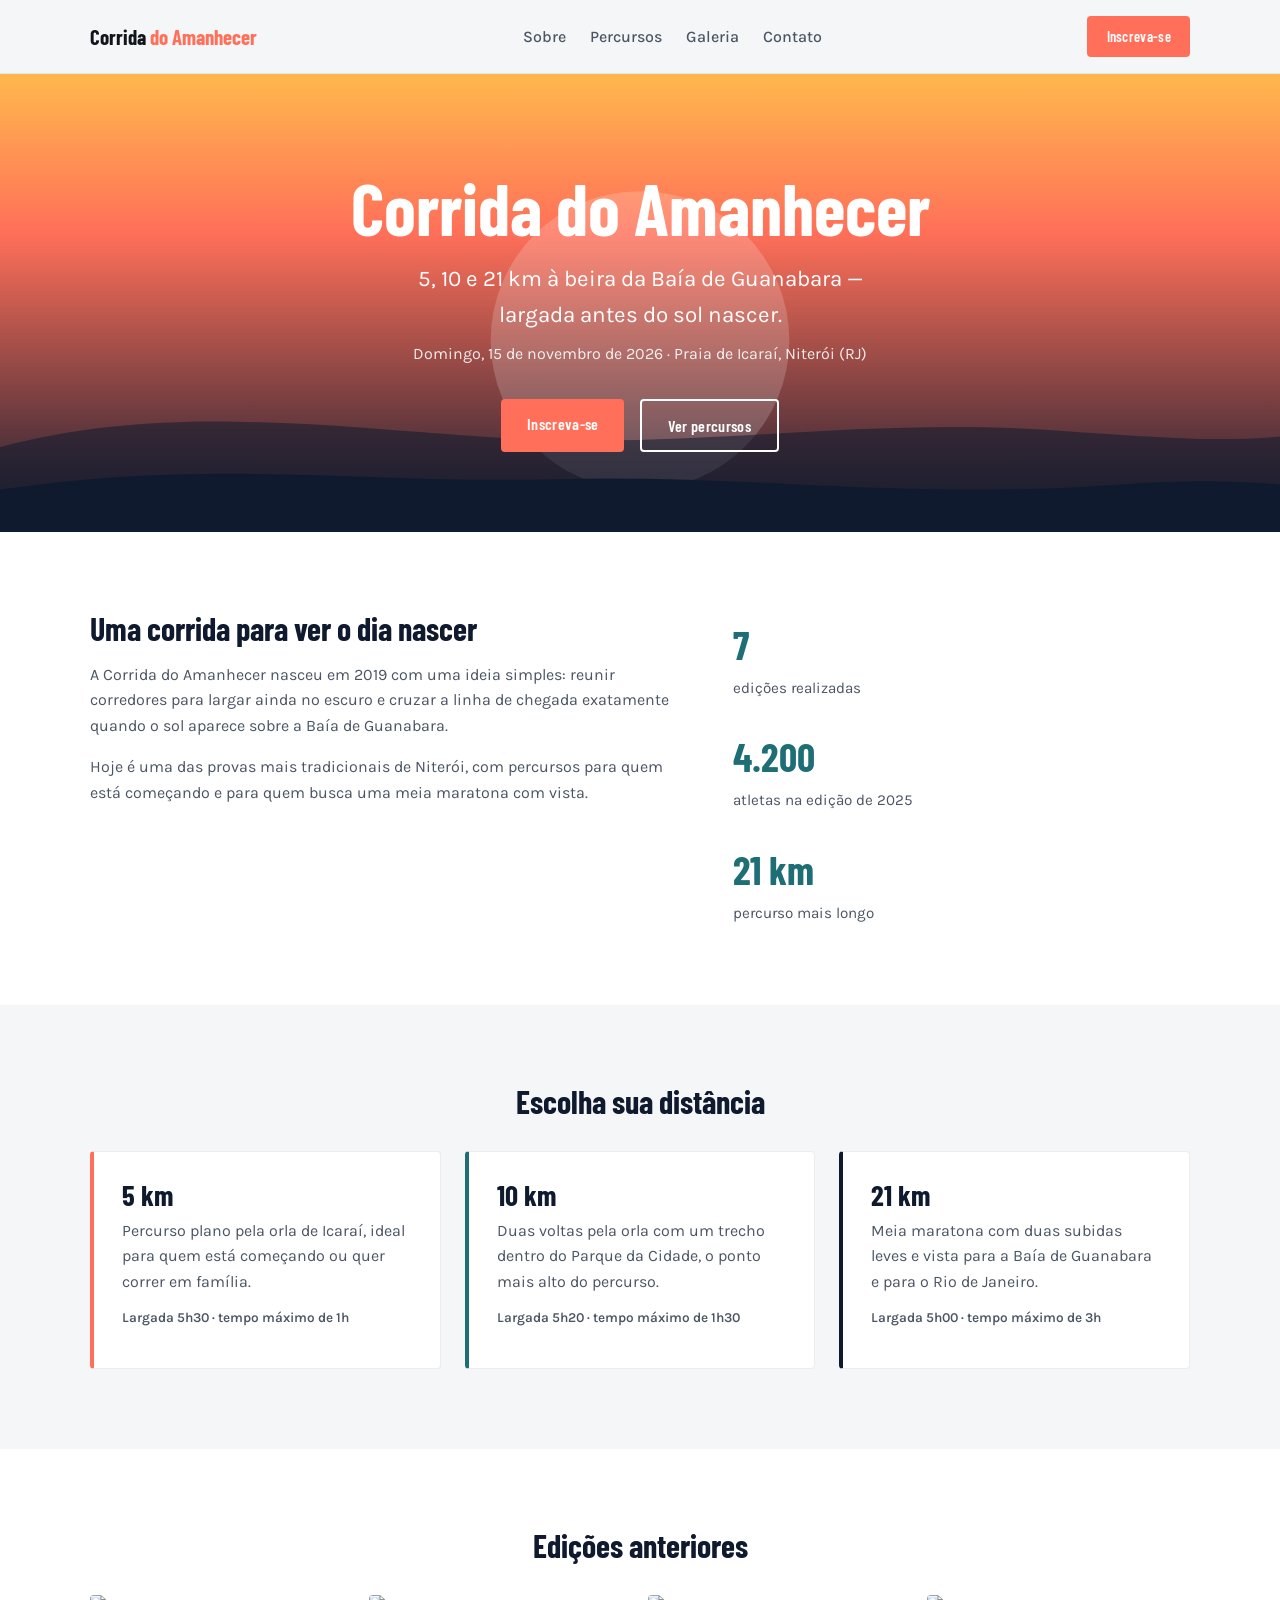
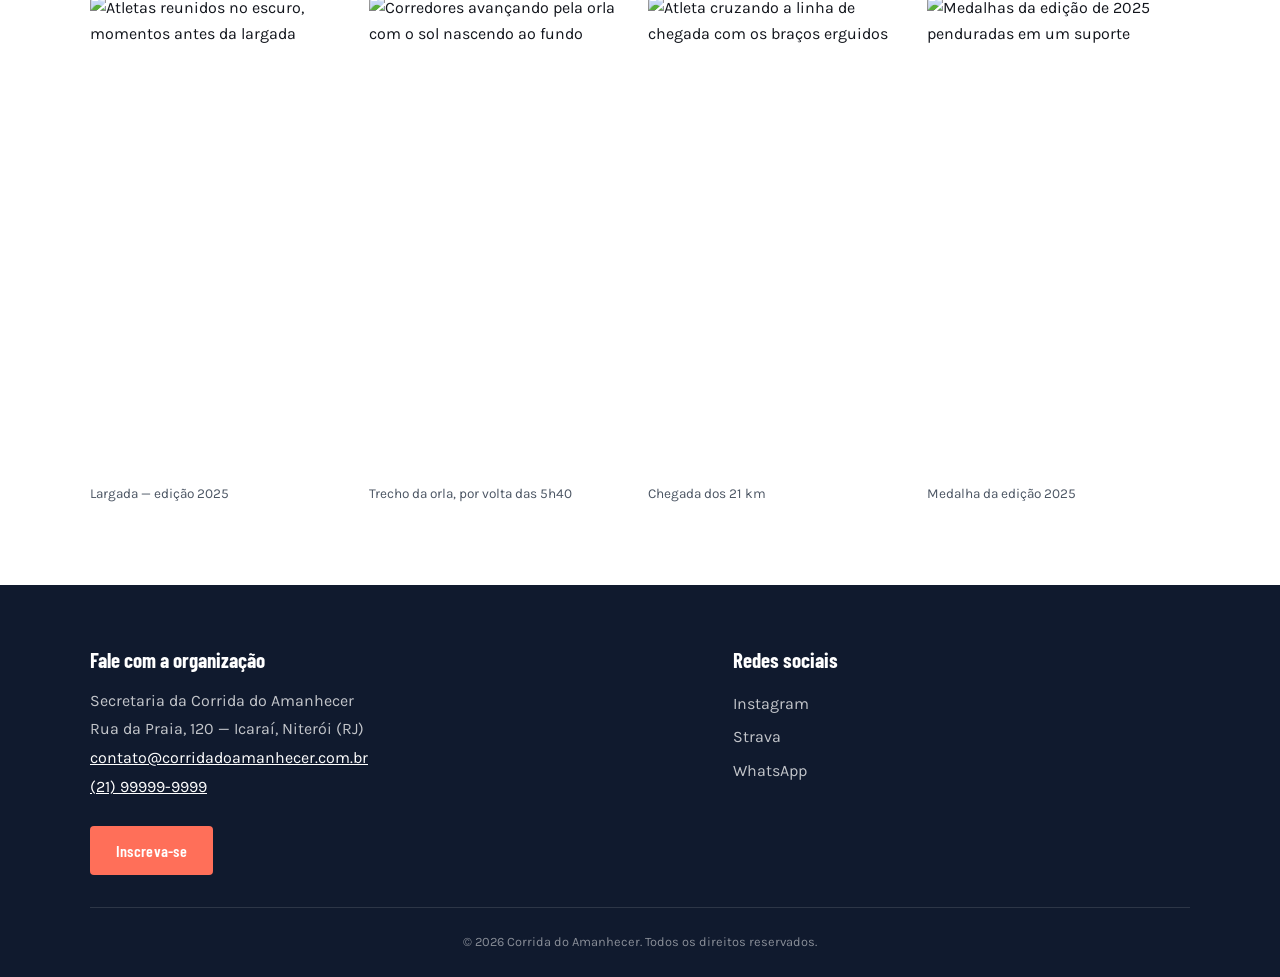
==== index.html @ b45d2703 "feat: estrutura inicial da landing page" ====
<!DOCTYPE html>
<html lang="pt-BR">
<head>
  <meta charset="UTF-8">
  <meta name="viewport" content="width=device-width, initial-scale=1.0">
  <title>Corrida do Amanhecer — 5, 10 e 21 km na Baía de Guanabara</title>
  <meta name="description" content="Corrida do Amanhecer: prova de rua com largada antes do sol nascer, percursos de 5, 10 e 21 km à beira da Baía de Guanabara, em Niterói (RJ).">

  <link rel="preconnect" href="https://fonts.googleapis.com">
  <link rel="preconnect" href="https://fonts.gstatic.com" crossorigin>
  <link href="https://fonts.googleapis.com/css2?family=Barlow+Condensed:wght@500;600;700&family=Karla:wght@400;500;700&display=swap" rel="stylesheet">
  <link rel="stylesheet" href="css/styles.css">
</head>
<body>

  <header class="site-header">
    <div class="wrap header-inner">
      <a class="logo" href="#topo">Corrida <span>do Amanhecer</span></a>
      <nav class="main-nav" aria-label="Navegação principal">
        <ul>
          <li><a href="#sobre">Sobre</a></li>
          <li><a href="#percursos">Percursos</a></li>
          <li><a href="#galeria">Galeria</a></li>
          <li><a href="#contato">Contato</a></li>
        </ul>
      </nav>
      <a class="btn btn-primary btn-small" href="#inscricao">Inscreva-se</a>
    </div>
  </header>

  <main>

    <section class="hero" id="topo">
      <svg class="hero-art" viewBox="0 0 1200 500" preserveAspectRatio="xMidYMax slice" role="img" aria-labelledby="heroArtTitle">
        <title id="heroArtTitle">Silhueta do amanhecer sobre a Baía de Guanabara</title>
        <circle class="sun" cx="600" cy="320" r="140"></circle>
        <path class="hill hill-back" d="M0,420 C150,380 300,400 450,410 C650,425 800,390 1000,405 C1100,412 1150,415 1200,410 L1200,500 L0,500 Z"></path>
        <path class="hill hill-front" d="M0,460 C200,430 350,455 520,450 C700,445 850,470 1050,455 C1120,450 1160,452 1200,455 L1200,500 L0,500 Z"></path>
      </svg>
      <div class="wrap hero-inner">
        <h1>Corrida do Amanhecer</h1>
        <p class="hero-sub">5, 10 e 21&nbsp;km à beira da Baía de Guanabara — largada antes do sol nascer.</p>
        <p class="hero-meta">Domingo, 15 de novembro de 2026 · Praia de Icaraí, Niterói (RJ)</p>
        <div class="hero-actions">
          <a class="btn btn-primary" href="#inscricao">Inscreva-se</a>
          <a class="btn btn-ghost" href="#percursos">Ver percursos</a>
        </div>
      </div>
    </section>

    <section class="sobre" id="sobre">
      <div class="wrap sobre-inner">
        <div class="sobre-text">
          <h2>Uma corrida para ver o dia nascer</h2>
          <p>A Corrida do Amanhecer nasceu em 2019 com uma ideia simples: reunir corredores para largar ainda no escuro e cruzar a linha de chegada exatamente quando o sol aparece sobre a Baía de Guanabara.</p>
          <p>Hoje é uma das provas mais tradicionais de Niterói, com percursos para quem está começando e para quem busca uma meia maratona com vista.</p>
        </div>
        <dl class="stats">
          <div class="stat">
            <dt>7</dt>
            <dd>edições realizadas</dd>
          </div>
          <div class="stat">
            <dt>4.200</dt>
            <dd>atletas na edição de 2025</dd>
          </div>
          <div class="stat">
            <dt>21&nbsp;km</dt>
            <dd>percurso mais longo</dd>
          </div>
        </dl>
      </div>
    </section>

    <section class="percursos" id="percursos">
      <div class="wrap">
        <h2>Escolha sua distância</h2>
        <div class="cards">
          <article class="card">
            <h3>5 km</h3>
            <p>Percurso plano pela orla de Icaraí, ideal para quem está começando ou quer correr em família.</p>
            <p class="card-meta">Largada 5h30 · tempo máximo de 1h</p>
          </article>
          <article class="card">
            <h3>10 km</h3>
            <p>Duas voltas pela orla com um trecho dentro do Parque da Cidade, o ponto mais alto do percurso.</p>
            <p class="card-meta">Largada 5h20 · tempo máximo de 1h30</p>
          </article>
          <article class="card">
            <h3>21 km</h3>
            <p>Meia maratona com duas subidas leves e vista para a Baía de Guanabara e para o Rio de Janeiro.</p>
            <p class="card-meta">Largada 5h00 · tempo máximo de 3h</p>
          </article>
        </div>
      </div>
    </section>

    <section class="galeria" id="galeria">
      <div class="wrap">
        <h2>Edições anteriores</h2>
        <div class="galeria-grid">
          <figure>
            <img src="https://picsum.photos/seed/amanhecer-largada/640/480" alt="Atletas reunidos no escuro, momentos antes da largada" width="640" height="480" loading="lazy">
            <figcaption>Largada — edição 2025</figcaption>
          </figure>
          <figure>
            <img src="https://picsum.photos/seed/amanhecer-orla/640/480" alt="Corredores avançando pela orla com o sol nascendo ao fundo" width="640" height="480" loading="lazy">
            <figcaption>Trecho da orla, por volta das 5h40</figcaption>
          </figure>
          <figure>
            <img src="https://picsum.photos/seed/amanhecer-chegada/640/480" alt="Atleta cruzando a linha de chegada com os braços erguidos" width="640" height="480" loading="lazy">
            <figcaption>Chegada dos 21&nbsp;km</figcaption>
          </figure>
          <figure>
            <img src="https://picsum.photos/seed/amanhecer-medalha/640/480" alt="Medalhas da edição de 2025 penduradas em um suporte" width="640" height="480" loading="lazy">
            <figcaption>Medalha da edição 2025</figcaption>
          </figure>
        </div>
      </div>
    </section>

  </main>

  <footer id="contato">
    <div class="wrap footer-inner">
      <div class="footer-contato">
        <h2>Fale com a organização</h2>
        <address>
          Secretaria da Corrida do Amanhecer<br>
          Rua da Praia, 120 — Icaraí, Niterói (RJ)<br>
          <a href="mailto:contato@corridadoamanhecer.com.br">contato@corridadoamanhecer.com.br</a><br>
          <a href="tel:+552199999999">(21) 99999-9999</a>
        </address>
        <a class="btn btn-primary" id="inscricao" href="#contato">Inscreva-se</a>
      </div>
      <nav class="footer-nav" aria-label="Redes sociais">
        <h2>Redes sociais</h2>
        <ul>
          <li><a href="#">Instagram</a></li>
          <li><a href="#">Strava</a></li>
          <li><a href="#">WhatsApp</a></li>
        </ul>
      </nav>
    </div>
    <p class="copyright wrap">© 2026 Corrida do Amanhecer. Todos os direitos reservados.</p>
  </footer>

</body>
</html>
---- css/styles.css ----
/* ===== Tokens ===== */
:root {
  --night: #101A2E;
  --coral: #FF6F59;
  --coral-dark: #E85B45;
  --amber: #FFB84D;
  --teal: #1E6E76;
  --paper: #F4F6F8;
  --ink: #12151C;
  --ink-soft: #4B5563;
}

/* ===== Reset ===== */
* { box-sizing: border-box; margin: 0; padding: 0; }

html { scroll-behavior: smooth; }

body {
  font-family: 'Karla', sans-serif;
  color: var(--ink);
  background: var(--paper);
  line-height: 1.6;
  overflow-x: hidden;
}

img { max-width: 100%; display: block; }

h1, h2, h3 {
  font-family: 'Barlow Condensed', sans-serif;
  font-weight: 700;
  line-height: 1.05;
  color: var(--night);
}

a { color: inherit; }

.wrap {
  width: min(1100px, 92%);
  margin-inline: auto;
}

a:focus-visible,
.btn:focus-visible {
  outline: 3px solid var(--amber);
  outline-offset: 2px;
}

/* ===== Buttons ===== */
.btn {
  display: inline-block;
  padding: 0.75rem 1.6rem;
  border-radius: 4px;
  font-family: 'Barlow Condensed', sans-serif;
  font-weight: 600;
  font-size: 1rem;
  letter-spacing: 0.02em;
  text-decoration: none;
  transition: background-color 0.2s ease, color 0.2s ease;
}
.btn-primary { background: var(--coral); color: #fff; }
.btn-primary:hover { background: var(--coral-dark); }
.btn-ghost { background: transparent; color: var(--night); border: 2px solid var(--night); }
.btn-ghost:hover { background: var(--night); color: #fff; }
.btn-small { padding: 0.55rem 1.2rem; font-size: 0.9rem; }

/* ===== Header ===== */
.site-header {
  position: sticky;
  top: 0;
  background: var(--paper);
  border-bottom: 1px solid rgba(16, 26, 46, 0.08);
  z-index: 10;
}
.header-inner {
  display: flex;
  align-items: center;
  justify-content: space-between;
  gap: 1.5rem;
  padding: 1rem 0;
  flex-wrap: wrap;
}
.logo {
  font-family: 'Barlow Condensed', sans-serif;
  font-weight: 700;
  font-size: 1.3rem;
  text-decoration: none;
}
.logo span { color: var(--coral); }
.main-nav ul {
  display: flex;
  gap: 1.5rem;
  list-style: none;
  flex-wrap: wrap;
}
.main-nav a { text-decoration: none; font-weight: 500; color: var(--ink-soft); }
.main-nav a:hover { color: var(--teal); }

@media (max-width: 640px) {
  .header-inner { justify-content: center; text-align: center; }
  .main-nav ul { justify-content: center; gap: 1rem; }
}

/* ===== Hero ===== */
.hero {
  position: relative;
  overflow: hidden;
  padding: 6rem 0 5rem;
  background: linear-gradient(180deg, var(--amber) 0%, var(--coral) 35%, var(--night) 100%);
  color: #fff;
  text-align: center;
}
.hero-art {
  position: absolute;
  inset: 0;
  width: 100%;
  height: 100%;
}
.sun { fill: rgba(255, 255, 255, 0.18); }
.hill-back { fill: rgba(16, 26, 46, 0.55); }
.hill-front { fill: var(--night); }
.hero-inner { position: relative; z-index: 2; }
.hero h1 { font-size: clamp(2.5rem, 6vw + 1rem, 4.5rem); color: #fff; }
.hero-sub {
  font-size: clamp(1.05rem, 2vw + 0.5rem, 1.4rem);
  max-width: 38ch;
  margin: 1rem auto 0.5rem;
}
.hero-meta { font-size: 1rem; opacity: 0.9; margin-bottom: 2rem; }
.hero-actions { display: flex; gap: 1rem; justify-content: center; flex-wrap: wrap; }
.hero .btn-ghost { border-color: #fff; color: #fff; }
.hero .btn-ghost:hover { background: #fff; color: var(--night); }

/* ===== Sobre ===== */
.sobre { padding: 5rem 0; background: #fff; }
.sobre-inner {
  display: grid;
  grid-template-columns: 1.3fr 1fr;
  gap: 3rem;
  align-items: start;
}
.sobre-text h2 { font-size: 2rem; margin-bottom: 1rem; }
.sobre-text p { margin-bottom: 1rem; color: var(--ink-soft); max-width: 60ch; }
.stats { display: grid; gap: 1.5rem; }
.stat dt {
  font-family: 'Barlow Condensed', sans-serif;
  font-size: 2.5rem;
  font-weight: 700;
  color: var(--teal);
}
.stat dd { color: var(--ink-soft); font-size: 0.95rem; }

@media (max-width: 800px) {
  .sobre-inner { grid-template-columns: 1fr; }
}

/* ===== Percursos ===== */
.percursos { padding: 5rem 0; background: var(--paper); }
.percursos h2 { font-size: 2rem; margin-bottom: 2rem; text-align: center; }
.cards {
  display: grid;
  grid-template-columns: repeat(auto-fit, minmax(240px, 1fr));
  gap: 1.5rem;
}
.card {
  background: #fff;
  border: 1px solid rgba(16, 26, 46, 0.08);
  border-left: 4px solid var(--coral);
  padding: 1.75rem;
  border-radius: 4px;
}
.card:nth-child(2) { border-left-color: var(--teal); }
.card:nth-child(3) { border-left-color: var(--night); }
.card h3 { font-size: 1.8rem; margin-bottom: 0.5rem; }
.card p { color: var(--ink-soft); margin-bottom: 0.75rem; }
.card-meta { font-size: 0.85rem; color: var(--night); font-weight: 600; }

/* ===== Galeria ===== */
.galeria { padding: 5rem 0; background: #fff; }
.galeria h2 { font-size: 2rem; margin-bottom: 2rem; text-align: center; }
.galeria-grid {
  display: grid;
  grid-template-columns: repeat(auto-fit, minmax(220px, 1fr));
  gap: 1rem;
}
.galeria-grid img {
  border-radius: 4px;
  aspect-ratio: 4 / 3;
  object-fit: cover;
}
.galeria-grid figcaption { font-size: 0.85rem; color: var(--ink-soft); margin-top: 0.5rem; }

/* ===== Footer ===== */
footer { background: var(--night); color: #fff; padding: 4rem 0 1.5rem; }
.footer-inner {
  display: grid;
  grid-template-columns: 1.3fr 1fr;
  gap: 3rem;
  margin-bottom: 2rem;
}
.footer-contato h2, .footer-nav h2 { color: #fff; font-size: 1.3rem; margin-bottom: 1rem; }
address {
  font-style: normal;
  color: rgba(255, 255, 255, 0.75);
  line-height: 1.8;
  margin-bottom: 1.5rem;
}
address a { color: #fff; }
.footer-nav ul { list-style: none; }
.footer-nav a {
  color: rgba(255, 255, 255, 0.75);
  text-decoration: none;
  display: inline-block;
  padding: 0.25rem 0;
}
.footer-nav a:hover { color: var(--amber); }
.copyright {
  text-align: center;
  font-size: 0.8rem;
  color: rgba(255, 255, 255, 0.5);
  padding-top: 1.5rem;
  border-top: 1px solid rgba(255, 255, 255, 0.12);
}

@media (max-width: 700px) {
  .footer-inner { grid-template-columns: 1fr; }
}

/* ===== Acessibilidade de movimento ===== */
@media (prefers-reduced-motion: reduce) {
  html { scroll-behavior: auto; }
  * { transition: none !important; }
}
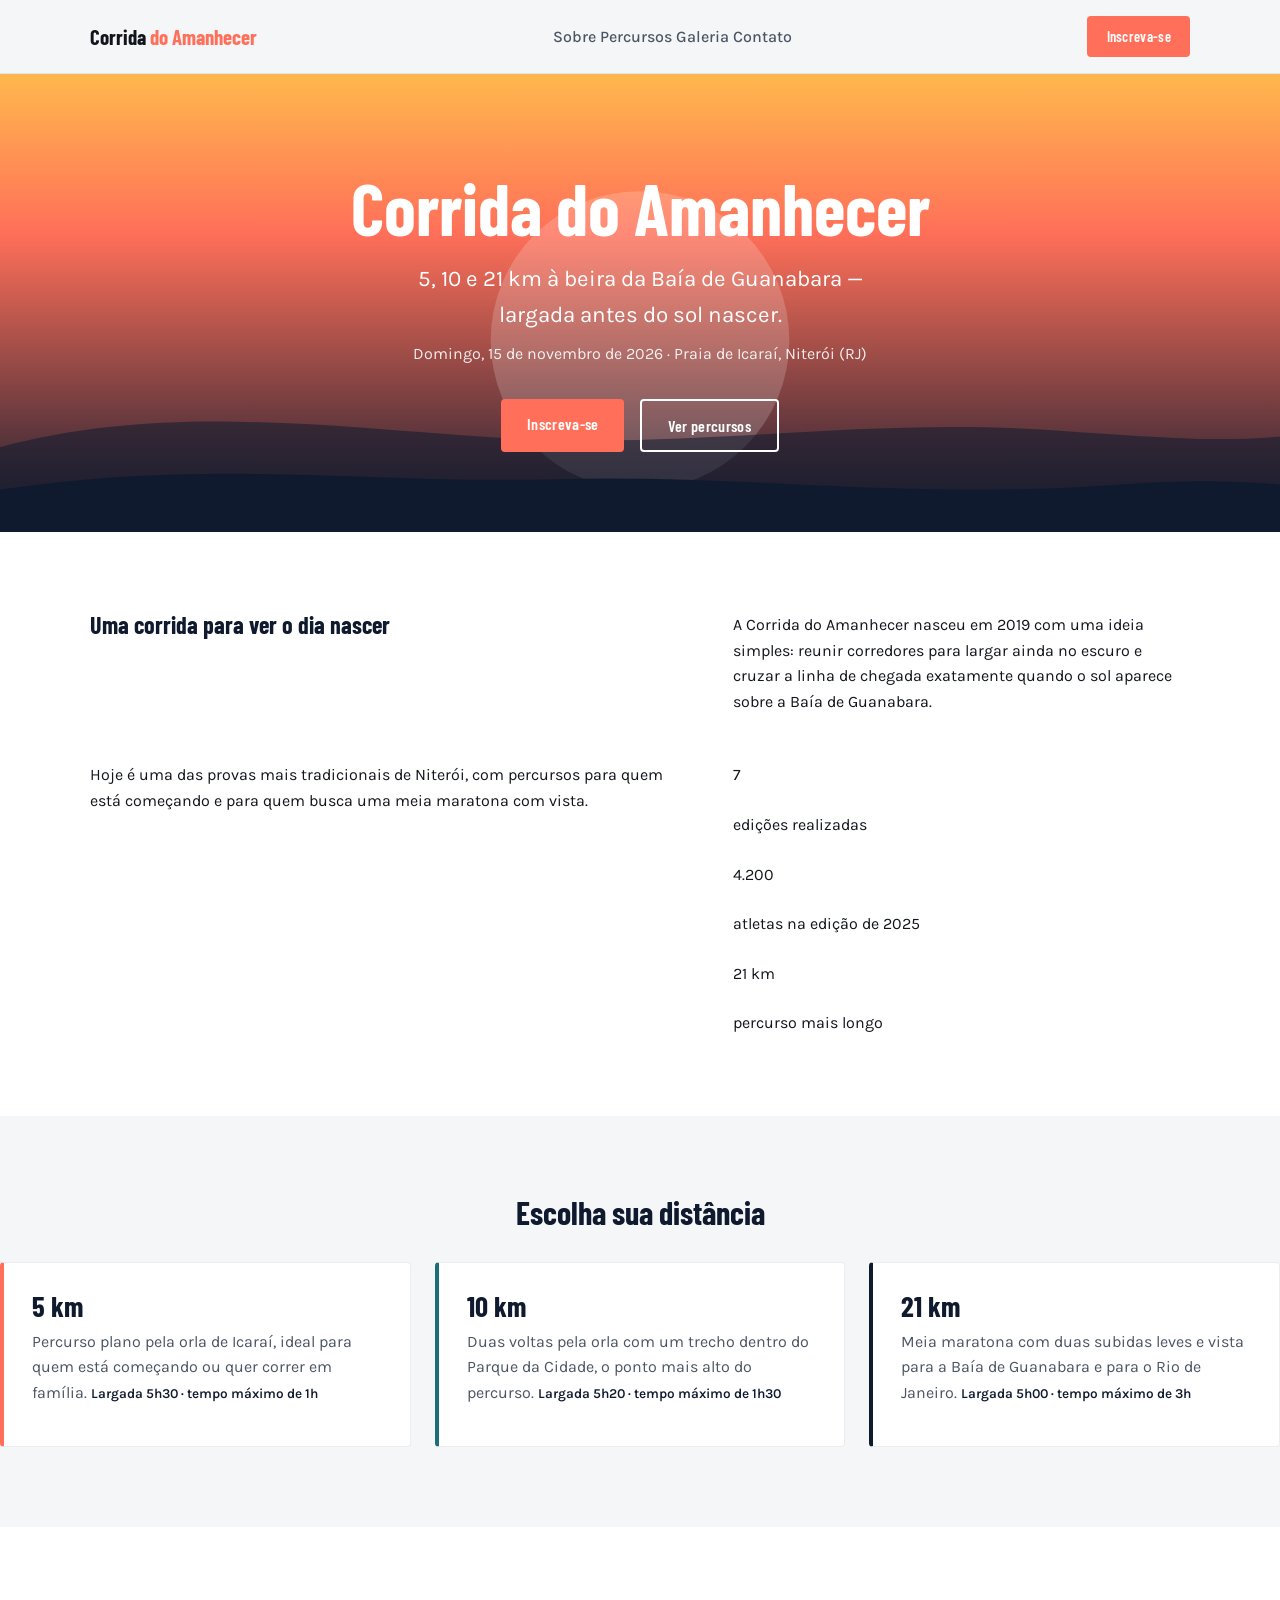
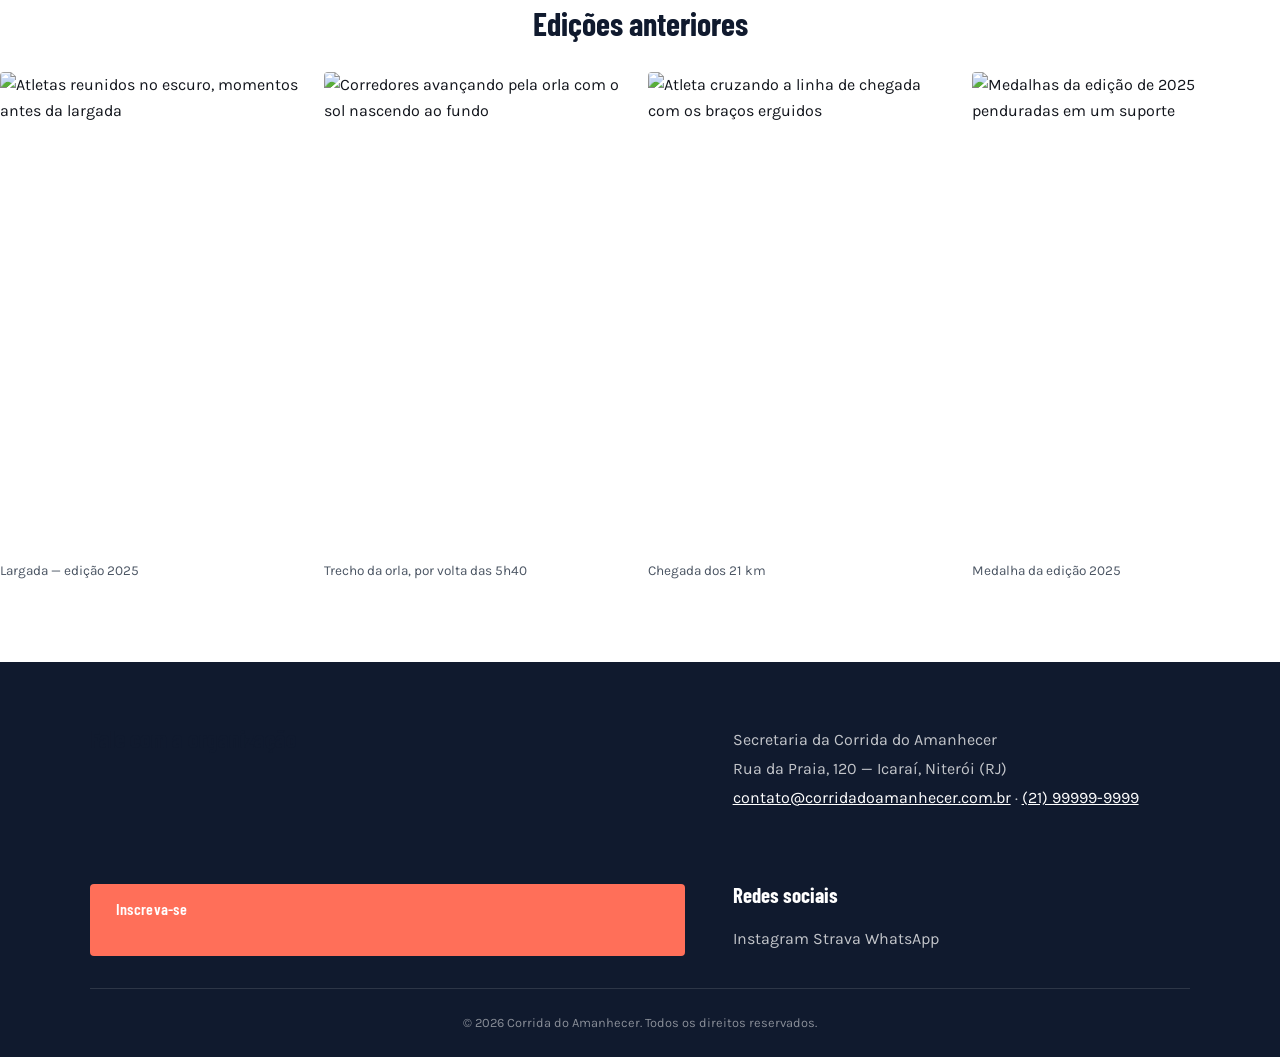
==== commit 99c9965b: "refactor: html mais limpo, menos divs e a mesma estrutura" ====
--- a/index.html
+++ b/index.html
@@ -1,149 +1,111 @@
 <!DOCTYPE html>
 <html lang="pt-BR">
 <head>
-  <meta charset="UTF-8">
-  <meta name="viewport" content="width=device-width, initial-scale=1.0">
+  <meta charset="UTF-8"><meta name="viewport" content="width=device-width, initial-scale=1.0">
   <title>Corrida do Amanhecer — 5, 10 e 21 km na Baía de Guanabara</title>
   <meta name="description" content="Corrida do Amanhecer: prova de rua com largada antes do sol nascer, percursos de 5, 10 e 21 km à beira da Baía de Guanabara, em Niterói (RJ).">
-
-  <link rel="preconnect" href="https://fonts.googleapis.com">
-  <link rel="preconnect" href="https://fonts.gstatic.com" crossorigin>
+  <link rel="preconnect" href="https://fonts.googleapis.com"><link rel="preconnect" href="https://fonts.gstatic.com" crossorigin>
   <link href="https://fonts.googleapis.com/css2?family=Barlow+Condensed:wght@500;600;700&family=Karla:wght@400;500;700&display=swap" rel="stylesheet">
   <link rel="stylesheet" href="css/styles.css">
 </head>
 <body>
-
-  <header class="site-header">
-    <div class="wrap header-inner">
-      <a class="logo" href="#topo">Corrida <span>do Amanhecer</span></a>
-      <nav class="main-nav" aria-label="Navegação principal">
-        <ul>
-          <li><a href="#sobre">Sobre</a></li>
-          <li><a href="#percursos">Percursos</a></li>
-          <li><a href="#galeria">Galeria</a></li>
-          <li><a href="#contato">Contato</a></li>
-        </ul>
-      </nav>
-      <a class="btn btn-primary btn-small" href="#inscricao">Inscreva-se</a>
+<header class="site-header">
+  <div class="wrap header-inner">
+    <a class="logo" href="#topo">Corrida <span>do Amanhecer</span></a>
+    <nav class="main-nav" aria-label="Navegação principal">
+      <a href="#sobre">Sobre</a>
+      <a href="#percursos">Percursos</a>
+      <a href="#galeria">Galeria</a>
+      <a href="#contato">Contato</a>
+    </nav>
+    <a class="btn btn-primary btn-small" href="#inscricao">Inscreva-se</a>
+  </div>
+</header>
+<main>
+  <section class="hero" id="topo">
+    <svg class="hero-art" viewBox="0 0 1200 500" preserveAspectRatio="xMidYMax slice" role="img" aria-label="Silhueta do amanhecer sobre a Baía de Guanabara">
+      <circle class="sun" cx="600" cy="320" r="140"></circle>
+      <path class="hill hill-back" d="M0,420 C150,380 300,400 450,410 C650,425 800,390 1000,405 C1100,412 1150,415 1200,410 L1200,500 L0,500 Z"></path>
+      <path class="hill hill-front" d="M0,460 C200,430 350,455 520,450 C700,445 850,470 1050,455 C1120,450 1160,452 1200,455 L1200,500 L0,500 Z"></path>
+    </svg>
+    <div class="wrap hero-inner">
+      <h1>Corrida do Amanhecer</h1>
+      <p class="hero-sub">5, 10 e 21&nbsp;km à beira da Baía de Guanabara — largada antes do sol nascer.</p>
+      <p class="hero-meta">Domingo, 15 de novembro de 2026 · Praia de Icaraí, Niterói (RJ)</p>
+      <div class="hero-actions">
+        <a class="btn btn-primary" href="#inscricao">Inscreva-se</a>
+        <a class="btn btn-ghost" href="#percursos">Ver percursos</a>
+      </div>
     </div>
-  </header>
-
-  <main>
-
-    <section class="hero" id="topo">
-      <svg class="hero-art" viewBox="0 0 1200 500" preserveAspectRatio="xMidYMax slice" role="img" aria-labelledby="heroArtTitle">
-        <title id="heroArtTitle">Silhueta do amanhecer sobre a Baía de Guanabara</title>
-        <circle class="sun" cx="600" cy="320" r="140"></circle>
-        <path class="hill hill-back" d="M0,420 C150,380 300,400 450,410 C650,425 800,390 1000,405 C1100,412 1150,415 1200,410 L1200,500 L0,500 Z"></path>
-        <path class="hill hill-front" d="M0,460 C200,430 350,455 520,450 C700,445 850,470 1050,455 C1120,450 1160,452 1200,455 L1200,500 L0,500 Z"></path>
-      </svg>
-      <div class="wrap hero-inner">
-        <h1>Corrida do Amanhecer</h1>
-        <p class="hero-sub">5, 10 e 21&nbsp;km à beira da Baía de Guanabara — largada antes do sol nascer.</p>
-        <p class="hero-meta">Domingo, 15 de novembro de 2026 · Praia de Icaraí, Niterói (RJ)</p>
-        <div class="hero-actions">
-          <a class="btn btn-primary" href="#inscricao">Inscreva-se</a>
-          <a class="btn btn-ghost" href="#percursos">Ver percursos</a>
-        </div>
-      </div>
-    </section>
-
-    <section class="sobre" id="sobre">
-      <div class="wrap sobre-inner">
-        <div class="sobre-text">
-          <h2>Uma corrida para ver o dia nascer</h2>
-          <p>A Corrida do Amanhecer nasceu em 2019 com uma ideia simples: reunir corredores para largar ainda no escuro e cruzar a linha de chegada exatamente quando o sol aparece sobre a Baía de Guanabara.</p>
-          <p>Hoje é uma das provas mais tradicionais de Niterói, com percursos para quem está começando e para quem busca uma meia maratona com vista.</p>
-        </div>
-        <dl class="stats">
-          <div class="stat">
-            <dt>7</dt>
-            <dd>edições realizadas</dd>
-          </div>
-          <div class="stat">
-            <dt>4.200</dt>
-            <dd>atletas na edição de 2025</dd>
-          </div>
-          <div class="stat">
-            <dt>21&nbsp;km</dt>
-            <dd>percurso mais longo</dd>
-          </div>
-        </dl>
-      </div>
-    </section>
-
-    <section class="percursos" id="percursos">
-      <div class="wrap">
-        <h2>Escolha sua distância</h2>
-        <div class="cards">
-          <article class="card">
-            <h3>5 km</h3>
-            <p>Percurso plano pela orla de Icaraí, ideal para quem está começando ou quer correr em família.</p>
-            <p class="card-meta">Largada 5h30 · tempo máximo de 1h</p>
-          </article>
-          <article class="card">
-            <h3>10 km</h3>
-            <p>Duas voltas pela orla com um trecho dentro do Parque da Cidade, o ponto mais alto do percurso.</p>
-            <p class="card-meta">Largada 5h20 · tempo máximo de 1h30</p>
-          </article>
-          <article class="card">
-            <h3>21 km</h3>
-            <p>Meia maratona com duas subidas leves e vista para a Baía de Guanabara e para o Rio de Janeiro.</p>
-            <p class="card-meta">Largada 5h00 · tempo máximo de 3h</p>
-          </article>
-        </div>
-      </div>
-    </section>
-
-    <section class="galeria" id="galeria">
-      <div class="wrap">
-        <h2>Edições anteriores</h2>
-        <div class="galeria-grid">
-          <figure>
-            <img src="https://picsum.photos/seed/amanhecer-largada/640/480" alt="Atletas reunidos no escuro, momentos antes da largada" width="640" height="480" loading="lazy">
-            <figcaption>Largada — edição 2025</figcaption>
-          </figure>
-          <figure>
-            <img src="https://picsum.photos/seed/amanhecer-orla/640/480" alt="Corredores avançando pela orla com o sol nascendo ao fundo" width="640" height="480" loading="lazy">
-            <figcaption>Trecho da orla, por volta das 5h40</figcaption>
-          </figure>
-          <figure>
-            <img src="https://picsum.photos/seed/amanhecer-chegada/640/480" alt="Atleta cruzando a linha de chegada com os braços erguidos" width="640" height="480" loading="lazy">
-            <figcaption>Chegada dos 21&nbsp;km</figcaption>
-          </figure>
-          <figure>
-            <img src="https://picsum.photos/seed/amanhecer-medalha/640/480" alt="Medalhas da edição de 2025 penduradas em um suporte" width="640" height="480" loading="lazy">
-            <figcaption>Medalha da edição 2025</figcaption>
-          </figure>
-        </div>
-      </div>
-    </section>
-
-  </main>
-
-  <footer id="contato">
-    <div class="wrap footer-inner">
-      <div class="footer-contato">
-        <h2>Fale com a organização</h2>
-        <address>
-          Secretaria da Corrida do Amanhecer<br>
-          Rua da Praia, 120 — Icaraí, Niterói (RJ)<br>
-          <a href="mailto:contato@corridadoamanhecer.com.br">contato@corridadoamanhecer.com.br</a><br>
-          <a href="tel:+552199999999">(21) 99999-9999</a>
-        </address>
-        <a class="btn btn-primary" id="inscricao" href="#contato">Inscreva-se</a>
-      </div>
-      <nav class="footer-nav" aria-label="Redes sociais">
-        <h2>Redes sociais</h2>
-        <ul>
-          <li><a href="#">Instagram</a></li>
-          <li><a href="#">Strava</a></li>
-          <li><a href="#">WhatsApp</a></li>
-        </ul>
-      </nav>
+  </section>
+  <section class="sobre" id="sobre">
+    <div class="wrap sobre-inner">
+      <h2>Uma corrida para ver o dia nascer</h2>
+      <p>A Corrida do Amanhecer nasceu em 2019 com uma ideia simples: reunir corredores para largar ainda no escuro e cruzar a linha de chegada exatamente quando o sol aparece sobre a Baía de Guanabara.</p>
+      <p>Hoje é uma das provas mais tradicionais de Niterói, com percursos para quem está começando e para quem busca uma meia maratona com vista.</p>
+      <dl class="stats">
+        <dt>7</dt><dd>edições realizadas</dd>
+        <dt>4.200</dt><dd>atletas na edição de 2025</dd>
+        <dt>21&nbsp;km</dt><dd>percurso mais longo</dd>
+      </dl>
     </div>
-    <p class="copyright wrap">© 2026 Corrida do Amanhecer. Todos os direitos reservados.</p>
-  </footer>
-
+  </section>
+  <section class="percursos" id="percursos">
+    <h2>Escolha sua distância</h2>
+    <div class="cards">
+      <article class="card">
+        <h3>5 km</h3>
+        <p>Percurso plano pela orla de Icaraí, ideal para quem está começando ou quer correr em família. <span class="card-meta">Largada 5h30 · tempo máximo de 1h</span></p>
+      </article>
+      <article class="card">
+        <h3>10 km</h3>
+        <p>Duas voltas pela orla com um trecho dentro do Parque da Cidade, o ponto mais alto do percurso. <span class="card-meta">Largada 5h20 · tempo máximo de 1h30</span></p>
+      </article>
+      <article class="card">
+        <h3>21 km</h3>
+        <p>Meia maratona com duas subidas leves e vista para a Baía de Guanabara e para o Rio de Janeiro. <span class="card-meta">Largada 5h00 · tempo máximo de 3h</span></p>
+      </article>
+    </div>
+  </section>
+  <section class="galeria" id="galeria">
+    <h2>Edições anteriores</h2>
+    <div class="galeria-grid">
+      <figure>
+        <img src="https://picsum.photos/seed/amanhecer-largada/640/480" alt="Atletas reunidos no escuro, momentos antes da largada" width="640" height="480" loading="lazy">
+        <figcaption>Largada — edição 2025</figcaption>
+      </figure>
+      <figure>
+        <img src="https://picsum.photos/seed/amanhecer-orla/640/480" alt="Corredores avançando pela orla com o sol nascendo ao fundo" width="640" height="480" loading="lazy">
+        <figcaption>Trecho da orla, por volta das 5h40</figcaption>
+      </figure>
+      <figure>
+        <img src="https://picsum.photos/seed/amanhecer-chegada/640/480" alt="Atleta cruzando a linha de chegada com os braços erguidos" width="640" height="480" loading="lazy">
+        <figcaption>Chegada dos 21&nbsp;km</figcaption>
+      </figure>
+      <figure>
+        <img src="https://picsum.photos/seed/amanhecer-medalha/640/480" alt="Medalhas da edição de 2025 penduradas em um suporte" width="640" height="480" loading="lazy">
+        <figcaption>Medalha da edição 2025</figcaption>
+      </figure>
+    </div>
+  </section>
+</main>
+<footer id="contato">
+  <div class="wrap footer-inner">
+    <h2>Fale com a organização</h2>
+    <address>
+      Secretaria da Corrida do Amanhecer<br>
+      Rua da Praia, 120 — Icaraí, Niterói (RJ)<br>
+      <a href="mailto:contato@corridadoamanhecer.com.br">contato@corridadoamanhecer.com.br</a> · <a href="tel:+552199999999">(21) 99999-9999</a>
+    </address>
+    <a class="btn btn-primary" id="inscricao" href="#contato">Inscreva-se</a>
+    <nav class="footer-nav" aria-label="Redes sociais">
+      <h2>Redes sociais</h2>
+      <a href="#">Instagram</a>
+      <a href="#">Strava</a>
+      <a href="#">WhatsApp</a>
+    </nav>
+  </div>
+  <p class="copyright wrap">© 2026 Corrida do Amanhecer. Todos os direitos reservados.</p>
+</footer>
 </body>
-</html>
+</html>
